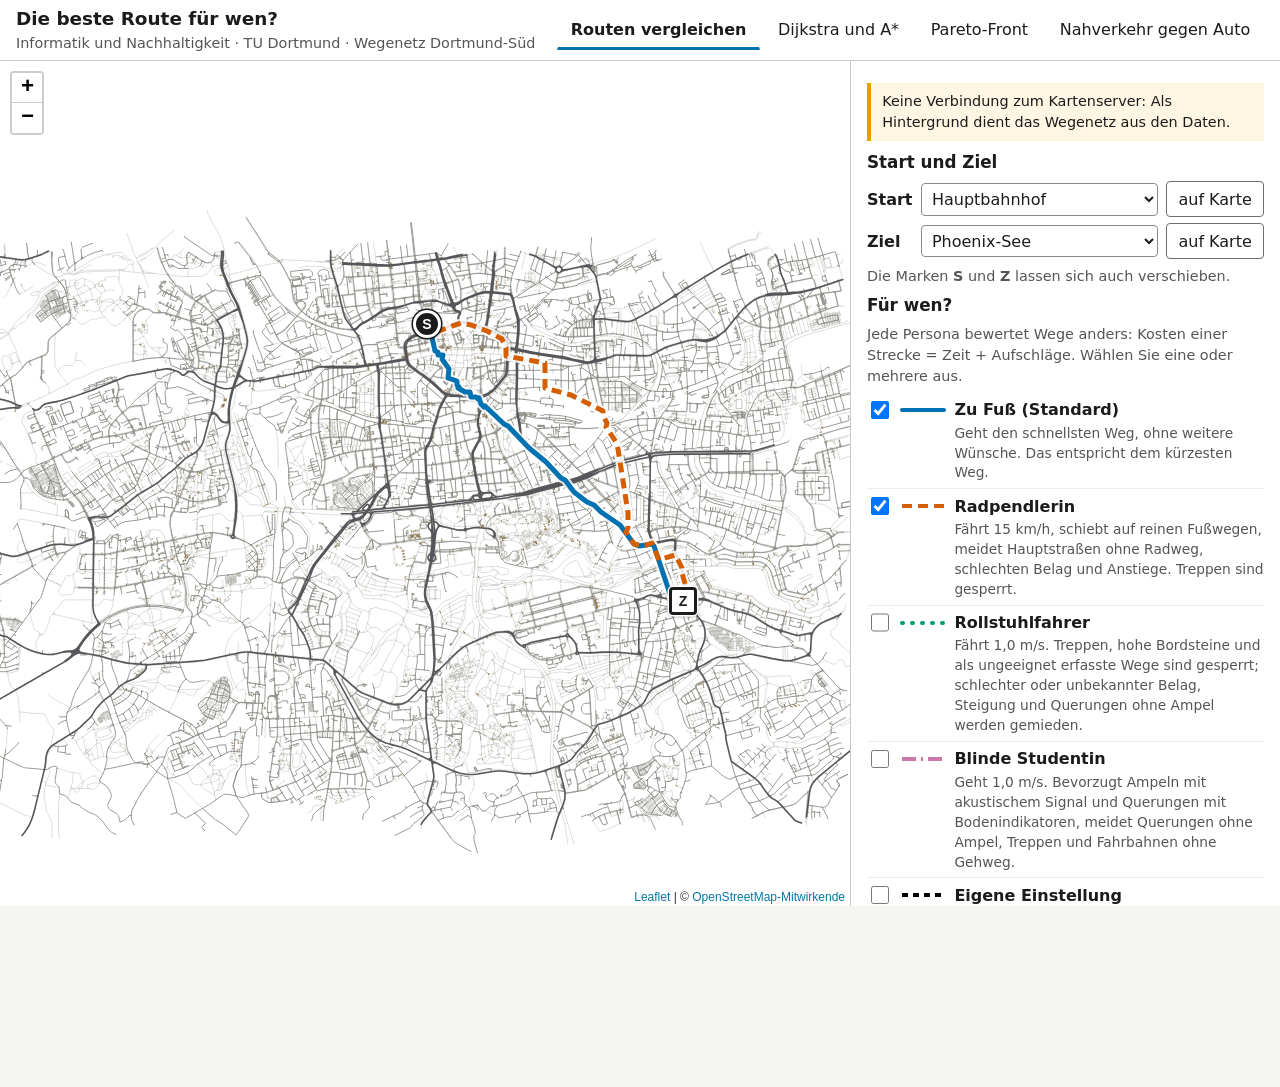
==== webdemo/index.html @ fa8bd2d7 "Webdemo: Routen je Persona, Dijkstra und A*, Pareto-Front Statische Seite ohne Build-Schritt (Leafle" ====
<!doctype html>
<html lang="de">
<head>
  <meta charset="utf-8">
  <meta name="viewport" content="width=device-width, initial-scale=1">
  <title>Die beste Route für wen? – Informatik und Nachhaltigkeit</title>
  <meta name="description" content="Webdemo zur Routenplanung: Routen für verschiedene Personen vergleichen, Dijkstra und A* beobachten, Pareto-optimale Routen erkunden. Wegenetz Dortmund-Süd aus OpenStreetMap.">
  <link rel="stylesheet" href="vendor/leaflet-1.9.4/leaflet.css">
  <link rel="stylesheet" href="css/stil.css">
</head>
<body>
  <header class="seitenkopf">
    <div>
      <h1>Die beste Route für wen?</h1>
      <div class="untertitel">Informatik und Nachhaltigkeit · TU Dortmund · Wegenetz Dortmund-Süd</div>
    </div>
    <nav aria-label="Ansichten">
      <div role="tablist" aria-label="Ansichten der Demo" style="display:contents">
        <button class="reiter" role="tab" id="reiter-routen" aria-controls="feld-routen" aria-selected="true">Routen vergleichen</button>
        <button class="reiter" role="tab" id="reiter-suche" aria-controls="feld-suche" aria-selected="false">Dijkstra und A*</button>
        <button class="reiter" role="tab" id="reiter-pareto" aria-controls="feld-pareto" aria-selected="false">Pareto-Front</button>
      </div>
      <a class="reiter" href="reisezeit.html">Nahverkehr gegen Auto</a>
    </nav>
  </header>

  <main class="arbeitsflaeche">
    <section class="karten" id="karten" aria-label="Karte">
      <div class="karte" id="karte" role="application" aria-label="Karte von Dortmund-Süd. Start und Ziel lassen sich auch rechts über die Auswahllisten setzen."></div>
      <div class="doppelkarte" id="doppelkarte" hidden>
        <div>
          <div class="kartentitel">Dijkstra <span id="titel-dijkstra"></span></div>
          <div class="karte" id="karte-dijkstra" role="application" aria-label="Karte: vom Algorithmus von Dijkstra abgeschlossene Knoten"></div>
        </div>
        <div>
          <div class="kartentitel">A* <span id="titel-astern"></span></div>
          <div class="karte" id="karte-astern" role="application" aria-label="Karte: von A* abgeschlossene Knoten"></div>
        </div>
        <button class="knopf haupt schwebend" id="suche-start-karte">Suche starten</button>
      </div>
    </section>

    <aside class="seite" id="seite">
      <div id="meldung" class="hinweis" role="status" aria-live="polite">Das Wegenetz wird geladen …</div>

      <section id="startziel" hidden>
        <h2>Start und Ziel</h2>
        <div class="startziel">
          <label for="wahl-start">Start</label>
          <select id="wahl-start"></select>
          <button class="knopf" id="setze-start" aria-pressed="false" aria-label="Start auf der Karte wählen">auf Karte</button>
          <label for="wahl-ziel">Ziel</label>
          <select id="wahl-ziel"></select>
          <button class="knopf" id="setze-ziel" aria-pressed="false" aria-label="Ziel auf der Karte wählen">auf Karte</button>
        </div>
        <p class="leise" id="klickhinweis">Die Marken <b>S</b> und <b>Z</b> lassen sich auch verschieben.</p>
      </section>

      <!-- ------------------------------------------------ Routen vergleichen -->
      <section id="feld-routen" role="tabpanel" aria-labelledby="reiter-routen" hidden>
        <h2>Für wen?</h2>
        <p class="leise">Jede Persona bewertet Wege anders: Kosten einer Strecke = Zeit + Aufschläge. Wählen Sie eine oder mehrere aus.</p>
        <ul class="personas" id="personas"></ul>

        <details id="eigene-einstellung">
          <summary>Gewichte selbst einstellen</summary>
          <p class="leise">Die „Eigene Einstellung“ erscheint als weitere Route. Ein Gewicht sagt, wie viele Sekunden Umweg ein Meter (oder ein Stück) wert ist.</p>
          <div class="zeile">
            <label for="vorlage">Vorlage</label>
            <select id="vorlage"></select>
            <button class="knopf" id="vorlage-nehmen">übernehmen</button>
          </div>
          <div class="zeile">
            <label for="tempo">Tempo</label>
            <input type="number" id="tempo" min="1" max="30" step="0.5" style="width:5rem"> km/h
          </div>
          <div id="regler"></div>
        </details>

        <h2>Kennzahlen der Routen</h2>
        <div class="tabellenrahmen"><table class="kennzahlen" id="kennzahlen"></table></div>
        <div class="knopfreihe">
          <label><input type="checkbox" id="alle-kriterien"> alle Kriterien anzeigen</label>
        </div>
        <div id="routenhinweise" class="leise"></div>
      </section>

      <!-- ------------------------------------------------ Dijkstra und A* -->
      <section id="feld-suche" role="tabpanel" aria-labelledby="reiter-suche" hidden>
        <h2>Dijkstra und A* im Vergleich</h2>
        <p class="leise">Beide Algorithmen finden denselben kürzesten Weg. Dijkstra breitet sich gleichmäßig in alle Richtungen aus; A* schätzt die Restkosten mit der Luftlinie zum Ziel und sucht dadurch zielgerichtet.</p>
        <div class="zeile">
          <label for="suche-persona">Kosten für</label>
          <select id="suche-persona"></select>
        </div>
        <div class="zeile">
          <label for="suche-tempo">Tempo der Animation</label>
          <input type="range" id="suche-tempo" min="1" max="6" step="0.5" value="3.5" aria-describedby="suche-tempo-text">
          <span class="leise" id="suche-tempo-text"></span>
        </div>
        <div class="knopfreihe">
          <button class="knopf haupt" id="suche-start">Suche starten</button>
          <button class="knopf" id="suche-pause" disabled>Pause</button>
          <button class="knopf" id="suche-ende" disabled>zum Ende</button>
        </div>
        <div class="zaehler" aria-live="off">
          <div><div class="titel">Dijkstra: abgeschlossene Knoten</div><div class="zahl" id="zahl-dijkstra">–</div></div>
          <div><div class="titel">A*: abgeschlossene Knoten</div><div class="zahl" id="zahl-astern">–</div></div>
        </div>
        <p id="suche-ergebnis" role="status" aria-live="polite"></p>
        <ul class="legende" aria-label="Legende">
          <li><svg width="14" height="14" aria-hidden="true"><rect x="3" y="3" width="8" height="8" fill="#0072B2"/></svg> abgeschlossener Knoten</li>
          <li><svg width="30" height="14" aria-hidden="true"><line x1="1" y1="7" x2="29" y2="7" stroke="#1b1b1b" stroke-width="4"/></svg> gefundener Weg</li>
        </ul>
        <p class="leise">Die Schätzung von A* ist die Luftlinie geteilt durch das Tempo. Sie ist nie zu groß, deshalb bleibt das Ergebnis optimal. Je mehr Aufschläge eine Persona hat, desto schwächer ist die Schätzung: Probieren Sie verschiedene Personas aus.</p>
      </section>

      <!-- ------------------------------------------------ Pareto-Front -->
      <section id="feld-pareto" role="tabpanel" aria-labelledby="reiter-pareto" hidden>
        <h2>Alle Kompromisse zwischen zwei Kriterien</h2>
        <p class="leise">Eine Route ist Pareto-optimal, wenn keine andere in beiden Kriterien mindestens so gut und in einem besser ist. Hier werden alle Pareto-optimalen Routen exakt berechnet.</p>
        <div class="zeile"><label for="pareto-persona">Tempo und Sperren von</label><select id="pareto-persona"></select></div>
        <div class="zeile"><label for="pareto-a">Kriterium 1</label><select id="pareto-a"></select></div>
        <div class="zeile"><label for="pareto-b">Kriterium 2</label><select id="pareto-b"></select></div>
        <div class="knopfreihe"><button class="knopf haupt" id="pareto-start">Pareto-Front berechnen</button></div>
        <p id="pareto-status" role="status" aria-live="polite"></p>
        <div id="pareto-ergebnis" hidden>
          <svg class="diagramm" id="pareto-diagramm" viewBox="0 0 400 300" role="img" aria-labelledby="pareto-titel pareto-beschreibung">
            <title id="pareto-titel">Pareto-Front</title>
            <desc id="pareto-beschreibung"></desc>
          </svg>
          <ul class="legende" aria-label="Legende des Diagramms">
            <li><svg width="16" height="16" aria-hidden="true"><circle cx="8" cy="8" r="5" fill="#0072B2"/></svg> findet eine gewichtete Summe</li>
            <li><svg width="16" height="16" aria-hidden="true"><path d="M8 2 L14 8 L8 14 L2 8 Z" fill="#fff" stroke="#D55E00" stroke-width="2"/></svg> findet keine gewichtete Summe</li>
            <li><svg width="20" height="16" aria-hidden="true"><circle cx="10" cy="8" r="7" fill="none" stroke="#1b1b1b" stroke-width="1.5"/></svg> spürbar verschieden (nummeriert)</li>
            <li><svg width="26" height="16" aria-hidden="true"><line x1="1" y1="8" x2="25" y2="8" stroke="#0072B2" stroke-width="1.5" stroke-dasharray="4 3"/></svg> untere konvexe Hülle</li>
          </ul>
          <h3>Fast gleiche Routen ausdünnen</h3>
          <p class="leise">Viele Pareto-optimale Routen unterscheiden sich kaum (etwa Straße und daneben eigens erfasster Radweg). Behalten wird eine Route nur, wenn sie im zweiten Kriterium spürbar spart und es keine fast gleich gute, aber deutlich bessere gibt.</p>
          <div class="zeile"><label for="spiel-a" id="spiel-a-name">Spielraum 1</label><input type="range" id="spiel-a" min="0" max="100" value="25"><output id="spiel-a-wert" for="spiel-a"></output></div>
          <div class="zeile"><label for="spiel-b" id="spiel-b-name">Spielraum 2</label><input type="range" id="spiel-b" min="0" max="100" value="25"><output id="spiel-b-wert" for="spiel-b"></output></div>
          <div class="tabellenrahmen"><table class="kennzahlen" id="pareto-tabelle"></table></div>
          <p class="leise">Zeile oder Punkt anklicken, um die Route auf der Karte hervorzuheben.</p>
          <details>
            <summary>Alle Pareto-optimalen Routen als Tabelle</summary>
            <div class="tabellenrahmen" style="max-height: 16rem; overflow-y: auto"><table class="kennzahlen" id="pareto-alle"></table></div>
          </details>
        </div>
      </section>

      <details id="karteneinstellungen" hidden>
        <summary>Karte und Daten ansehen</summary>
        <div class="zeile">
          <label for="hintergrund">Hintergrund</label>
          <select id="hintergrund">
            <option value="osm">OpenStreetMap-Karte</option>
            <option value="netz">nur das Wegenetz aus den Daten</option>
          </select>
        </div>
        <div class="zeile">
          <label for="hervorheben">Hervorheben</label>
          <select id="hervorheben"></select>
        </div>
        <p class="leise" id="hervorheben-text"></p>
      </details>

      <footer class="fuss">
        <p><b>Nur ein Prototyp für die Lehre.</b> Die Daten sind unvollständig und können falsch sein. Die Routen sind keine Empfehlung und keine Navigationshilfe, auch nicht für Menschen mit Behinderung.</p>
        <p>Wege und Karte: © <a href="https://www.openstreetmap.org/copyright">OpenStreetMap-Mitwirkende</a> (ODbL)<span id="stand-wege"></span>. Höhen: DGM1, Geobasis NRW (Datenlizenz Deutschland Zero 2.0). Kartendarstellung mit <a href="https://leafletjs.com">Leaflet</a>.</p>
        <p>Vereinfachungen: Einbahnstraßen werden nicht beachtet, Wartezeiten an Ampeln zählen nicht. Kriterien und Personas stehen im <a href="https://github.com/ls11ae/iun-routenplanung">Repository</a> in <code>wegenetz/routen_hilfen.py</code> und <code>webdemo/personas.json</code>.</p>
      </footer>
    </aside>
  </main>
  <div class="tipp" id="tipp" hidden></div>

  <script src="vendor/leaflet-1.9.4/leaflet.js"></script>
  <script src="js/kern.js"></script>
  <script src="js/karte.js"></script>
  <script src="js/app.js"></script>
  <script src="js/suche.js"></script>
  <script src="js/pareto.js"></script>
</body>
</html>
---- webdemo/vendor/leaflet-1.9.4/leaflet.css ----
/* required styles */

.leaflet-pane,
.leaflet-tile,
.leaflet-marker-icon,
.leaflet-marker-shadow,
.leaflet-tile-container,
.leaflet-pane > svg,
.leaflet-pane > canvas,
.leaflet-zoom-box,
.leaflet-image-layer,
.leaflet-layer {
	position: absolute;
	left: 0;
	top: 0;
	}
.leaflet-container {
	overflow: hidden;
	}
.leaflet-tile,
.leaflet-marker-icon,
.leaflet-marker-shadow {
	-webkit-user-select: none;
	   -moz-user-select: none;
	        user-select: none;
	  -webkit-user-drag: none;
	}
/* Prevents IE11 from highlighting tiles in blue */
.leaflet-tile::selection {
	background: transparent;
}
/* Safari renders non-retina tile on retina better with this, but Chrome is worse */
.leaflet-safari .leaflet-tile {
	image-rendering: -webkit-optimize-contrast;
	}
/* hack that prevents hw layers "stretching" when loading new tiles */
.leaflet-safari .leaflet-tile-container {
	width: 1600px;
	height: 1600px;
	-webkit-transform-origin: 0 0;
	}
.leaflet-marker-icon,
.leaflet-marker-shadow {
	display: block;
	}
/* .leaflet-container svg: reset svg max-width decleration shipped in Joomla! (joomla.org) 3.x */
/* .leaflet-container img: map is broken in FF if you have max-width: 100% on tiles */
.leaflet-container .leaflet-overlay-pane svg {
	max-width: none !important;
	max-height: none !important;
	}
.leaflet-container .leaflet-marker-pane img,
.leaflet-container .leaflet-shadow-pane img,
.leaflet-container .leaflet-tile-pane img,
.leaflet-container img.leaflet-image-layer,
.leaflet-container .leaflet-tile {
	max-width: none !important;
	max-height: none !important;
	width: auto;
	padding: 0;
	}

.leaflet-container img.leaflet-tile {
	/* See: https://bugs.chromium.org/p/chromium/issues/detail?id=600120 */
	mix-blend-mode: plus-lighter;
}

.leaflet-container.leaflet-touch-zoom {
	-ms-touch-action: pan-x pan-y;
	touch-action: pan-x pan-y;
	}
.leaflet-container.leaflet-touch-drag {
	-ms-touch-action: pinch-zoom;
	/* Fallback for FF which doesn't support pinch-zoom */
	touch-action: none;
	touch-action: pinch-zoom;
}
.leaflet-container.leaflet-touch-drag.leaflet-touch-zoom {
	-ms-touch-action: none;
	touch-action: none;
}
.leaflet-container {
	-webkit-tap-highlight-color: transparent;
}
.leaflet-container a {
	-webkit-tap-highlight-color: rgba(51, 181, 229, 0.4);
}
.leaflet-tile {
	filter: inherit;
	visibility: hidden;
	}
.leaflet-tile-loaded {
	visibility: inherit;
	}
.leaflet-zoom-box {
	width: 0;
	height: 0;
	-moz-box-sizing: border-box;
	     box-sizing: border-box;
	z-index: 800;
	}
/* workaround for https://bugzilla.mozilla.org/show_bug.cgi?id=888319 */
.leaflet-overlay-pane svg {
	-moz-user-select: none;
	}

.leaflet-pane         { z-index: 400; }

.leaflet-tile-pane    { z-index: 200; }
.leaflet-overlay-pane { z-index: 400; }
.leaflet-shadow-pane  { z-index: 500; }
.leaflet-marker-pane  { z-index: 600; }
.leaflet-tooltip-pane   { z-index: 650; }
.leaflet-popup-pane   { z-index: 700; }

.leaflet-map-pane canvas { z-index: 100; }
.leaflet-map-pane svg    { z-index: 200; }

.leaflet-vml-shape {
	width: 1px;
	height: 1px;
	}
.lvml {
	behavior: url(#default#VML);
	display: inline-block;
	position: absolute;
	}


/* control positioning */

.leaflet-control {
	position: relative;
	z-index: 800;
	pointer-events: visiblePainted; /* IE 9-10 doesn't have auto */
	pointer-events: auto;
	}
.leaflet-top,
.leaflet-bottom {
	position: absolute;
	z-index: 1000;
	pointer-events: none;
	}
.leaflet-top {
	top: 0;
	}
.leaflet-right {
	right: 0;
	}
.leaflet-bottom {
	bottom: 0;
	}
.leaflet-left {
	left: 0;
	}
.leaflet-control {
	float: left;
	clear: both;
	}
.leaflet-right .leaflet-control {
	float: right;
	}
.leaflet-top .leaflet-control {
	margin-top: 10px;
	}
.leaflet-bottom .leaflet-control {
	margin-bottom: 10px;
	}
.leaflet-left .leaflet-control {
	margin-left: 10px;
	}
.leaflet-right .leaflet-control {
	margin-right: 10px;
	}


/* zoom and fade animations */

.leaflet-fade-anim .leaflet-popup {
	opacity: 0;
	-webkit-transition: opacity 0.2s linear;
	   -moz-transition: opacity 0.2s linear;
	        transition: opacity 0.2s linear;
	}
.leaflet-fade-anim .leaflet-map-pane .leaflet-popup {
	opacity: 1;
	}
.leaflet-zoom-animated {
	-webkit-transform-origin: 0 0;
	    -ms-transform-origin: 0 0;
	        transform-origin: 0 0;
	}
svg.leaflet-zoom-animated {
	will-change: transform;
}

.leaflet-zoom-anim .leaflet-zoom-animated {
	-webkit-transition: -webkit-transform 0.25s cubic-bezier(0,0,0.25,1);
	   -moz-transition:    -moz-transform 0.25s cubic-bezier(0,0,0.25,1);
	        transition:         transform 0.25s cubic-bezier(0,0,0.25,1);
	}
.leaflet-zoom-anim .leaflet-tile,
.leaflet-pan-anim .leaflet-tile {
	-webkit-transition: none;
	   -moz-transition: none;
	        transition: none;
	}

.leaflet-zoom-anim .leaflet-zoom-hide {
	visibility: hidden;
	}


/* cursors */

.leaflet-interactive {
	cursor: pointer;
	}
.leaflet-grab {
	cursor: -webkit-grab;
	cursor:    -moz-grab;
	cursor:         grab;
	}
.leaflet-crosshair,
.leaflet-crosshair .leaflet-interactive {
	cursor: crosshair;
	}
.leaflet-popup-pane,
.leaflet-control {
	cursor: auto;
	}
.leaflet-dragging .leaflet-grab,
.leaflet-dragging .leaflet-grab .leaflet-interactive,
.leaflet-dragging .leaflet-marker-draggable {
	cursor: move;
	cursor: -webkit-grabbing;
	cursor:    -moz-grabbing;
	cursor:         grabbing;
	}

/* marker & overlays interactivity */
.leaflet-marker-icon,
.leaflet-marker-shadow,
.leaflet-image-layer,
.leaflet-pane > svg path,
.leaflet-tile-container {
	pointer-events: none;
	}

.leaflet-marker-icon.leaflet-interactive,
.leaflet-image-layer.leaflet-interactive,
.leaflet-pane > svg path.leaflet-interactive,
svg.leaflet-image-layer.leaflet-interactive path {
	pointer-events: visiblePainted; /* IE 9-10 doesn't have auto */
	pointer-events: auto;
	}

/* visual tweaks */

.leaflet-container {
	background: #ddd;
	outline-offset: 1px;
	}
.leaflet-container a {
	color: #0078A8;
	}
.leaflet-zoom-box {
	border: 2px dotted #38f;
	background: rgba(255,255,255,0.5);
	}


/* general typography */
.leaflet-container {
	font-family: "Helvetica Neue", Arial, Helvetica, sans-serif;
	font-size: 12px;
	font-size: 0.75rem;
	line-height: 1.5;
	}


/* general toolbar styles */

.leaflet-bar {
	box-shadow: 0 1px 5px rgba(0,0,0,0.65);
	border-radius: 4px;
	}
.leaflet-bar a {
	background-color: #fff;
	border-bottom: 1px solid #ccc;
	width: 26px;
	height: 26px;
	line-height: 26px;
	display: block;
	text-align: center;
	text-decoration: none;
	color: black;
	}
.leaflet-bar a,
.leaflet-control-layers-toggle {
	background-position: 50% 50%;
	background-repeat: no-repeat;
	display: block;
	}
.leaflet-bar a:hover,
.leaflet-bar a:focus {
	background-color: #f4f4f4;
	}
.leaflet-bar a:first-child {
	border-top-left-radius: 4px;
	border-top-right-radius: 4px;
	}
.leaflet-bar a:last-child {
	border-bottom-left-radius: 4px;
	border-bottom-right-radius: 4px;
	border-bottom: none;
	}
.leaflet-bar a.leaflet-disabled {
	cursor: default;
	background-color: #f4f4f4;
	color: #bbb;
	}

.leaflet-touch .leaflet-bar a {
	width: 30px;
	height: 30px;
	line-height: 30px;
	}
.leaflet-touch .leaflet-bar a:first-child {
	border-top-left-radius: 2px;
	border-top-right-radius: 2px;
	}
.leaflet-touch .leaflet-bar a:last-child {
	border-bottom-left-radius: 2px;
	border-bottom-right-radius: 2px;
	}

/* zoom control */

.leaflet-control-zoom-in,
.leaflet-control-zoom-out {
	font: bold 18px 'Lucida Console', Monaco, monospace;
	text-indent: 1px;
	}

.leaflet-touch .leaflet-control-zoom-in, .leaflet-touch .leaflet-control-zoom-out  {
	font-size: 22px;
	}


/* layers control */

.leaflet-control-layers {
	box-shadow: 0 1px 5px rgba(0,0,0,0.4);
	background: #fff;
	border-radius: 5px;
	}
.leaflet-control-layers-toggle {
	background-image: url(images/layers.png);
	width: 36px;
	height: 36px;
	}
.leaflet-retina .leaflet-control-layers-toggle {
	background-image: url(images/layers-2x.png);
	background-size: 26px 26px;
	}
.leaflet-touch .leaflet-control-layers-toggle {
	width: 44px;
	height: 44px;
	}
.leaflet-control-layers .leaflet-control-layers-list,
.leaflet-control-layers-expanded .leaflet-control-layers-toggle {
	display: none;
	}
.leaflet-control-layers-expanded .leaflet-control-layers-list {
	display: block;
	position: relative;
	}
.leaflet-control-layers-expanded {
	padding: 6px 10px 6px 6px;
	color: #333;
	background: #fff;
	}
.leaflet-control-layers-scrollbar {
	overflow-y: scroll;
	overflow-x: hidden;
	padding-right: 5px;
	}
.leaflet-control-layers-selector {
	margin-top: 2px;
	position: relative;
	top: 1px;
	}
.leaflet-control-layers label {
	display: block;
	font-size: 13px;
	font-size: 1.08333em;
	}
.leaflet-control-layers-separator {
	height: 0;
	border-top: 1px solid #ddd;
	margin: 5px -10px 5px -6px;
	}

/* Default icon URLs */
.leaflet-default-icon-path { /* used only in path-guessing heuristic, see L.Icon.Default */
	background-image: url(images/marker-icon.png);
	}


/* attribution and scale controls */

.leaflet-container .leaflet-control-attribution {
	background: #fff;
	background: rgba(255, 255, 255, 0.8);
	margin: 0;
	}
.leaflet-control-attribution,
.leaflet-control-scale-line {
	padding: 0 5px;
	color: #333;
	line-height: 1.4;
	}
.leaflet-control-attribution a {
	text-decoration: none;
	}
.leaflet-control-attribution a:hover,
.leaflet-control-attribution a:focus {
	text-decoration: underline;
	}
.leaflet-attribution-flag {
	display: inline !important;
	vertical-align: baseline !important;
	width: 1em;
	height: 0.6669em;
	}
.leaflet-left .leaflet-control-scale {
	margin-left: 5px;
	}
.leaflet-bottom .leaflet-control-scale {
	margin-bottom: 5px;
	}
.leaflet-control-scale-line {
	border: 2px solid #777;
	border-top: none;
	line-height: 1.1;
	padding: 2px 5px 1px;
	white-space: nowrap;
	-moz-box-sizing: border-box;
	     box-sizing: border-box;
	background: rgba(255, 255, 255, 0.8);
	text-shadow: 1px 1px #fff;
	}
.leaflet-control-scale-line:not(:first-child) {
	border-top: 2px solid #777;
	border-bottom: none;
	margin-top: -2px;
	}
.leaflet-control-scale-line:not(:first-child):not(:last-child) {
	border-bottom: 2px solid #777;
	}

.leaflet-touch .leaflet-control-attribution,
.leaflet-touch .leaflet-control-layers,
.leaflet-touch .leaflet-bar {
	box-shadow: none;
	}
.leaflet-touch .leaflet-control-layers,
.leaflet-touch .leaflet-bar {
	border: 2px solid rgba(0,0,0,0.2);
	background-clip: padding-box;
	}


/* popup */

.leaflet-popup {
	position: absolute;
	text-align: center;
	margin-bottom: 20px;
	}
.leaflet-popup-content-wrapper {
	padding: 1px;
	text-align: left;
	border-radius: 12px;
	}
.leaflet-popup-content {
	margin: 13px 24px 13px 20px;
	line-height: 1.3;
	font-size: 13px;
	font-size: 1.08333em;
	min-height: 1px;
	}
.leaflet-popup-content p {
	margin: 17px 0;
	margin: 1.3em 0;
	}
.leaflet-popup-tip-container {
	width: 40px;
	height: 20px;
	position: absolute;
	left: 50%;
	margin-top: -1px;
	margin-left: -20px;
	overflow: hidden;
	pointer-events: none;
	}
.leaflet-popup-tip {
	width: 17px;
	height: 17px;
	padding: 1px;

	margin: -10px auto 0;
	pointer-events: auto;

	-webkit-transform: rotate(45deg);
	   -moz-transform: rotate(45deg);
	    -ms-transform: rotate(45deg);
	        transform: rotate(45deg);
	}
.leaflet-popup-content-wrapper,
.leaflet-popup-tip {
	background: white;
	color: #333;
	box-shadow: 0 3px 14px rgba(0,0,0,0.4);
	}
.leaflet-container a.leaflet-popup-close-button {
	position: absolute;
	top: 0;
	right: 0;
	border: none;
	text-align: center;
	width: 24px;
	height: 24px;
	font: 16px/24px Tahoma, Verdana, sans-serif;
	color: #757575;
	text-decoration: none;
	background: transparent;
	}
.leaflet-container a.leaflet-popup-close-button:hover,
.leaflet-container a.leaflet-popup-close-button:focus {
	color: #585858;
	}
.leaflet-popup-scrolled {
	overflow: auto;
	}

.leaflet-oldie .leaflet-popup-content-wrapper {
	-ms-zoom: 1;
	}
.leaflet-oldie .leaflet-popup-tip {
	width: 24px;
	margin: 0 auto;

	-ms-filter: "progid:DXImageTransform.Microsoft.Matrix(M11=0.70710678, M12=0.70710678, M21=-0.70710678, M22=0.70710678)";
	filter: progid:DXImageTransform.Microsoft.Matrix(M11=0.70710678, M12=0.70710678, M21=-0.70710678, M22=0.70710678);
	}

.leaflet-oldie .leaflet-control-zoom,
.leaflet-oldie .leaflet-control-layers,
.leaflet-oldie .leaflet-popup-content-wrapper,
.leaflet-oldie .leaflet-popup-tip {
	border: 1px solid #999;
	}


/* div icon */

.leaflet-div-icon {
	background: #fff;
	border: 1px solid #666;
	}


/* Tooltip */
/* Base styles for the element that has a tooltip */
.leaflet-tooltip {
	position: absolute;
	padding: 6px;
	background-color: #fff;
	border: 1px solid #fff;
	border-radius: 3px;
	color: #222;
	white-space: nowrap;
	-webkit-user-select: none;
	-moz-user-select: none;
	-ms-user-select: none;
	user-select: none;
	pointer-events: none;
	box-shadow: 0 1px 3px rgba(0,0,0,0.4);
	}
.leaflet-tooltip.leaflet-interactive {
	cursor: pointer;
	pointer-events: auto;
	}
.leaflet-tooltip-top:before,
.leaflet-tooltip-bottom:before,
.leaflet-tooltip-left:before,
.leaflet-tooltip-right:before {
	position: absolute;
	pointer-events: none;
	border: 6px solid transparent;
	background: transparent;
	content: "";
	}

/* Directions */

.leaflet-tooltip-bottom {
	margin-top: 6px;
}
.leaflet-tooltip-top {
	margin-top: -6px;
}
.leaflet-tooltip-bottom:before,
.leaflet-tooltip-top:before {
	left: 50%;
	margin-left: -6px;
	}
.leaflet-tooltip-top:before {
	bottom: 0;
	margin-bottom: -12px;
	border-top-color: #fff;
	}
.leaflet-tooltip-bottom:before {
	top: 0;
	margin-top: -12px;
	margin-left: -6px;
	border-bottom-color: #fff;
	}
.leaflet-tooltip-left {
	margin-left: -6px;
}
.leaflet-tooltip-right {
	margin-left: 6px;
}
.leaflet-tooltip-left:before,
.leaflet-tooltip-right:before {
	top: 50%;
	margin-top: -6px;
	}
.leaflet-tooltip-left:before {
	right: 0;
	margin-right: -12px;
	border-left-color: #fff;
	}
.leaflet-tooltip-right:before {
	left: 0;
	margin-left: -12px;
	border-right-color: #fff;
	}

/* Printing */

@media print {
	/* Prevent printers from removing background-images of controls. */
	.leaflet-control {
		-webkit-print-color-adjust: exact;
		print-color-adjust: exact;
		}
	}
---- webdemo/css/stil.css ----
/* Gestaltung der Webdemo: schlicht, Farbakzente aus der Okabe-Ito-Palette.
   Farbe ist nie der einzige Bedeutungsträger (zusätzlich Strichart, Form oder Text). */

:root {
  color-scheme: light;
  --blau: #0072B2;
  --rot: #D55E00;
  --gruen: #009E73;
  --rosa: #CC79A7;
  --orange: #E69F00;
  --himmel: #56B4E9;
  --text: #1b1b1b;
  --text-leise: #555;
  --linie: #c9c9c5;
  --flaeche: #ffffff;
  --grund: #f5f5f2;
  --akzent: var(--blau);
  --kopf: 3.4rem;
}

* { box-sizing: border-box; }

html, body {
  margin: 0;
  height: 100%;
  font-family: system-ui, -apple-system, "Segoe UI", Roboto, "Helvetica Neue", Arial, sans-serif;
  font-size: 16px;
  line-height: 1.45;
  color: var(--text);
  background: var(--grund);
}

a { color: var(--blau); }
a:focus-visible, button:focus-visible, select:focus-visible, input:focus-visible, summary:focus-visible {
  outline: 3px solid var(--orange);
  outline-offset: 2px;
}

.seitenkopf {
  display: flex;
  flex-wrap: wrap;
  align-items: center;
  gap: 0.25rem 1.25rem;
  padding: 0.4rem 1rem;
  min-height: var(--kopf);
  background: var(--flaeche);
  border-bottom: 1px solid var(--linie);
}
.seitenkopf h1 { margin: 0; font-size: 1.15rem; font-weight: 650; }
.seitenkopf .untertitel { color: var(--text-leise); font-size: 0.9rem; }
.seitenkopf nav { margin-left: auto; display: flex; flex-wrap: wrap; gap: 0.25rem; }

.reiter {
  font: inherit;
  padding: 0.4rem 0.8rem;
  border: 1px solid transparent;
  border-bottom: 3px solid transparent;
  background: none;
  color: var(--text);
  cursor: pointer;
  text-decoration: none;
  border-radius: 4px 4px 0 0;
}
.reiter:hover { background: var(--grund); }
.reiter[aria-selected="true"], .reiter[aria-current="page"] { border-bottom-color: var(--akzent); font-weight: 650; }

.arbeitsflaeche {
  display: grid;
  grid-template-columns: minmax(0, 1fr) minmax(330px, 430px);
  height: calc(100dvh - var(--kopf) - 1px);
  min-height: 420px;
}
.karten { position: relative; min-height: 0; background: #e9e9e4; }
.karte { position: absolute; inset: 0; }
.doppelkarte { position: absolute; inset: 0; display: grid; grid-template-columns: 1fr 1fr; gap: 3px; background: var(--linie); }
.doppelkarte > div { position: relative; min-height: 0; background: #e9e9e4; }
.doppelkarte .karte { position: absolute; inset: 0; }
.kartentitel {
  position: absolute; z-index: 500; top: 8px; left: 50px;
  padding: 0.2rem 0.6rem; border-radius: 4px;
  background: rgba(255, 255, 255, 0.94); border: 1px solid var(--linie);
  font-weight: 650; font-size: 0.95rem;
}
.kartentitel span { font-weight: 400; font-variant-numeric: tabular-nums; }
.schwebend { display: none; position: absolute; z-index: 600; left: 50%; bottom: 26px; transform: translateX(-50%); box-shadow: 0 1px 6px rgba(0, 0, 0, 0.4); }
.karte-weiss { background: #fff !important; }
.leinwand { position: absolute; left: 0; top: 0; pointer-events: none; }

.seite {
  overflow-y: auto;
  padding: 0.75rem 1rem 2rem;
  background: var(--flaeche);
  border-left: 1px solid var(--linie);
}
.seite h2 { font-size: 1.05rem; margin: 1rem 0 0.4rem; }
.seite h2:first-child { margin-top: 0.2rem; }
.seite h3 { font-size: 0.95rem; margin: 0.9rem 0 0.3rem; }
.seite p { margin: 0.4rem 0; }
.leise { color: var(--text-leise); font-size: 0.9rem; }
.hinweis {
  margin: 0.6rem 0; padding: 0.5rem 0.7rem;
  border-left: 4px solid var(--orange); background: #fdf6e3; font-size: 0.9rem;
}
.fehler { border-left-color: var(--rot); background: #fdeee6; }

.startziel { display: grid; grid-template-columns: auto 1fr auto; gap: 0.35rem 0.5rem; align-items: center; }
.startziel label { font-weight: 600; }
select, input[type="number"] {
  font: inherit; padding: 0.3rem 0.4rem; border: 1px solid #8a8a86; border-radius: 4px; background: #fff; color: var(--text);
  max-width: 100%;
}
button.knopf {
  font: inherit; padding: 0.35rem 0.7rem; border: 1px solid #6e6e6a; border-radius: 4px;
  background: #fff; color: var(--text); cursor: pointer;
}
button.knopf:hover { background: var(--grund); }
button.knopf[aria-pressed="true"] { background: var(--text); color: #fff; border-color: var(--text); }
button.knopf.haupt { background: var(--blau); border-color: var(--blau); color: #fff; font-weight: 600; }
button.knopf.haupt:hover { background: #005f96; }
button.knopf:disabled { opacity: 0.5; cursor: default; }
.knopfreihe { display: flex; flex-wrap: wrap; gap: 0.4rem; align-items: center; margin: 0.5rem 0; }

.personas { list-style: none; margin: 0.3rem 0; padding: 0; }
.personas li { display: grid; grid-template-columns: auto 46px 1fr; gap: 0.1rem 0.5rem; align-items: center; padding: 0.3rem 0; border-bottom: 1px solid #ecece8; }
.personas li:last-child { border-bottom: 0; }
.personas input[type="checkbox"] { width: 1.15rem; height: 1.15rem; }
.personas .name { font-weight: 600; }
.personas .beschreibung { grid-column: 3; color: var(--text-leise); font-size: 0.86rem; }
.strichprobe { display: block; }

table.kennzahlen { width: 100%; border-collapse: collapse; font-size: 0.92rem; font-variant-numeric: tabular-nums; }
table.kennzahlen caption { text-align: left; font-weight: 650; padding: 0.2rem 0; }
table.kennzahlen th, table.kennzahlen td { padding: 0.28rem 0.4rem; border-bottom: 1px solid #e6e6e2; text-align: right; vertical-align: bottom; }
table.kennzahlen th:first-child, table.kennzahlen td:first-child { text-align: left; }
table.kennzahlen thead th { font-weight: 600; font-size: 0.85rem; line-height: 1.2; }
table.kennzahlen tbody th { font-weight: 400; }
table.kennzahlen tr.auswahl td, table.kennzahlen tr.auswahl th { background: #eef5fa; }
table.kennzahlen tr[tabindex] { cursor: pointer; }
.tabellenrahmen { overflow-x: auto; }

details { margin: 0.7rem 0; border: 1px solid var(--linie); border-radius: 6px; padding: 0.35rem 0.7rem; }
details > summary { cursor: pointer; font-weight: 600; padding: 0.15rem 0; }
details[open] > summary { margin-bottom: 0.4rem; }

.regler { display: grid; grid-template-columns: 1fr auto; gap: 0 0.5rem; align-items: center; padding: 0.3rem 0; border-bottom: 1px solid #ecece8; }
.regler:last-child { border-bottom: 0; }
.regler label { font-size: 0.9rem; }
.regler output { font-variant-numeric: tabular-nums; font-size: 0.88rem; color: var(--text-leise); white-space: nowrap; }
.regler input[type="range"] { grid-column: 1; width: 100%; margin: 0.15rem 0; accent-color: var(--blau); }
.regler .sperre { grid-column: 2; font-size: 0.85rem; white-space: nowrap; }

.zeile { display: flex; flex-wrap: wrap; gap: 0.4rem 0.8rem; align-items: center; margin: 0.4rem 0; }
.zeile label { font-weight: 600; }
.zeile input[type="range"] { flex: 1 1 8rem; accent-color: var(--blau); }

.zaehler { display: grid; grid-template-columns: 1fr 1fr; gap: 0.5rem; margin: 0.6rem 0; }
.zaehler > div { border: 1px solid var(--linie); border-radius: 6px; padding: 0.4rem 0.6rem; }
.zaehler .zahl { font-size: 1.5rem; font-weight: 650; font-variant-numeric: tabular-nums; line-height: 1.2; }
.zaehler .titel { font-size: 0.85rem; color: var(--text-leise); }

.diagramm { width: 100%; height: auto; display: block; background: #fff; border: 1px solid var(--linie); border-radius: 6px; }
.diagramm text { font-family: inherit; fill: var(--text-leise); font-size: 11px; }
.diagramm .achse line, .diagramm .achse path { stroke: #bdbdb8; fill: none; }
.diagramm .gitter line { stroke: #ececea; }
.diagramm .punkt { cursor: pointer; }
.legende { display: flex; flex-wrap: wrap; gap: 0.2rem 1rem; font-size: 0.86rem; color: var(--text-leise); margin: 0.3rem 0; padding: 0; list-style: none; }
.legende li { display: flex; align-items: center; gap: 0.35rem; }
.tipp {
  position: fixed; z-index: 2000; pointer-events: none; max-width: 16rem;
  padding: 0.35rem 0.55rem; border-radius: 4px; background: #1b1b1b; color: #fff; font-size: 0.85rem; line-height: 1.35;
}

.marke {
  display: grid; place-items: center;
  width: 28px; height: 28px; border-radius: 50%;
  border: 3px solid #fff; box-shadow: 0 0 0 1.5px #1b1b1b, 0 1px 4px rgba(0, 0, 0, 0.5);
  background: #1b1b1b; color: #fff; font-weight: 700; font-size: 14px; line-height: 1;
}
.marke-ziel { border-radius: 4px; background: #fff; color: #1b1b1b; border-color: #1b1b1b; box-shadow: 0 0 0 1.5px #fff, 0 1px 4px rgba(0, 0, 0, 0.5); }

.fuss { font-size: 0.82rem; color: var(--text-leise); border-top: 1px solid var(--linie); margin-top: 1.2rem; padding-top: 0.6rem; }
.fuss p { margin: 0.3rem 0; }
[hidden] { display: none !important; }
.nur-vorleser { position: absolute; width: 1px; height: 1px; overflow: hidden; clip: rect(0 0 0 0); white-space: nowrap; }

/* Reisezeitkarte */
.klassen { list-style: none; margin: 0.4rem 0; padding: 0; font-size: 0.9rem; }
.klassen li { display: grid; grid-template-columns: 34px 1fr auto; gap: 0.5rem; align-items: center; padding: 0.15rem 0; }
.klassen .feld { width: 34px; height: 18px; border: 1px solid #777; }
.klassen .anteil { color: var(--text-leise); font-variant-numeric: tabular-nums; }

@media (max-width: 820px) {
  :root { --kopf: 0rem; }
  html, body { height: auto; }
  .seitenkopf nav { margin-left: 0; }
  .arbeitsflaeche { display: block; height: auto; }
  .karten { height: 56dvh; min-height: 300px; }
  .doppelkarte { grid-template-columns: 1fr; grid-template-rows: 1fr 1fr; }
  .karten.doppelt { height: 76dvh; }
  .seite { border-left: 0; border-top: 1px solid var(--linie); overflow: visible; }
  .kartentitel { left: 50px; font-size: 0.85rem; }
  .schwebend { display: block; }
}
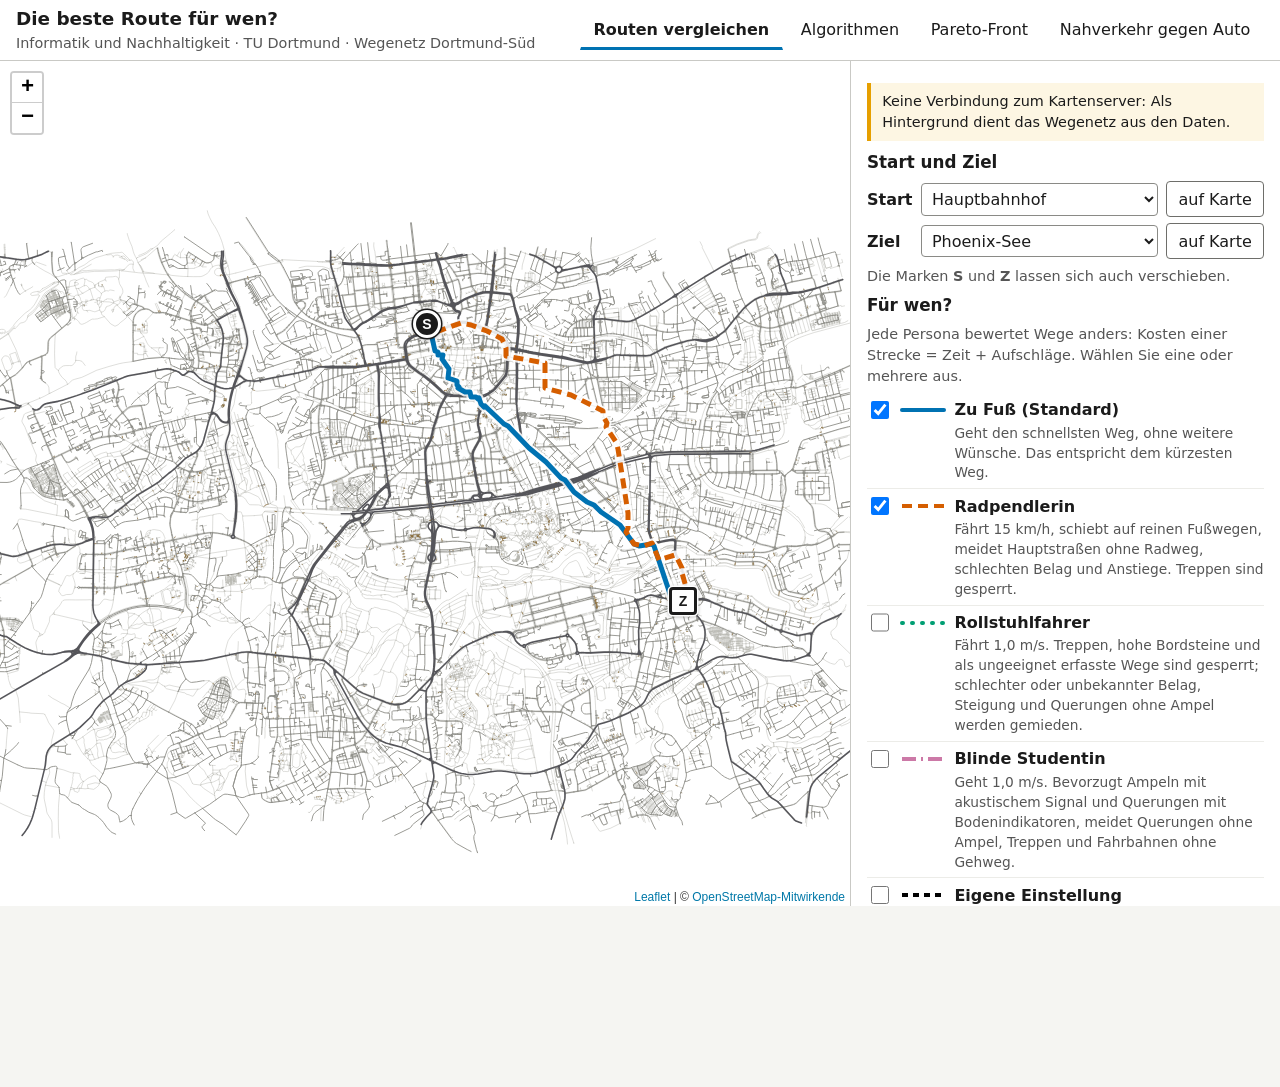
==== commit 7b0b39a6: "Algorithmen-Ansicht aus der AuS-Demo, eine Routing-Bibliothek für alles - webdemo/js/routing.js: Bib" ====
--- a/webdemo/index.html
+++ b/webdemo/index.html
@@ -17,7 +17,7 @@
     <nav aria-label="Ansichten">
       <div role="tablist" aria-label="Ansichten der Demo" style="display:contents">
         <button class="reiter" role="tab" id="reiter-routen" aria-controls="feld-routen" aria-selected="true">Routen vergleichen</button>
-        <button class="reiter" role="tab" id="reiter-suche" aria-controls="feld-suche" aria-selected="false">Dijkstra und A*</button>
+        <a class="reiter" href="algorithmen.html">Algorithmen</a>
         <button class="reiter" role="tab" id="reiter-pareto" aria-controls="feld-pareto" aria-selected="false">Pareto-Front</button>
       </div>
       <a class="reiter" href="reisezeit.html">Nahverkehr gegen Auto</a>
@@ -27,17 +27,6 @@
   <main class="arbeitsflaeche">
     <section class="karten" id="karten" aria-label="Karte">
       <div class="karte" id="karte" role="application" aria-label="Karte von Dortmund-Süd. Start und Ziel lassen sich auch rechts über die Auswahllisten setzen."></div>
-      <div class="doppelkarte" id="doppelkarte" hidden>
-        <div>
-          <div class="kartentitel">Dijkstra <span id="titel-dijkstra"></span></div>
-          <div class="karte" id="karte-dijkstra" role="application" aria-label="Karte: vom Algorithmus von Dijkstra abgeschlossene Knoten"></div>
-        </div>
-        <div>
-          <div class="kartentitel">A* <span id="titel-astern"></span></div>
-          <div class="karte" id="karte-astern" role="application" aria-label="Karte: von A* abgeschlossene Knoten"></div>
-        </div>
-        <button class="knopf haupt schwebend" id="suche-start-karte">Suche starten</button>
-      </div>
     </section>
 
     <aside class="seite" id="seite">
@@ -85,45 +74,16 @@
         <div id="routenhinweise" class="leise"></div>
       </section>
 
-      <!-- ------------------------------------------------ Dijkstra und A* -->
-      <section id="feld-suche" role="tabpanel" aria-labelledby="reiter-suche" hidden>
-        <h2>Dijkstra und A* im Vergleich</h2>
-        <p class="leise">Beide Algorithmen finden denselben kürzesten Weg. Dijkstra breitet sich gleichmäßig in alle Richtungen aus; A* schätzt die Restkosten mit der Luftlinie zum Ziel und sucht dadurch zielgerichtet.</p>
-        <div class="zeile">
-          <label for="suche-persona">Kosten für</label>
-          <select id="suche-persona"></select>
-        </div>
-        <div class="zeile">
-          <label for="suche-tempo">Tempo der Animation</label>
-          <input type="range" id="suche-tempo" min="1" max="6" step="0.5" value="3.5" aria-describedby="suche-tempo-text">
-          <span class="leise" id="suche-tempo-text"></span>
-        </div>
-        <div class="knopfreihe">
-          <button class="knopf haupt" id="suche-start">Suche starten</button>
-          <button class="knopf" id="suche-pause" disabled>Pause</button>
-          <button class="knopf" id="suche-ende" disabled>zum Ende</button>
-        </div>
-        <div class="zaehler" aria-live="off">
-          <div><div class="titel">Dijkstra: abgeschlossene Knoten</div><div class="zahl" id="zahl-dijkstra">–</div></div>
-          <div><div class="titel">A*: abgeschlossene Knoten</div><div class="zahl" id="zahl-astern">–</div></div>
-        </div>
-        <p id="suche-ergebnis" role="status" aria-live="polite"></p>
-        <ul class="legende" aria-label="Legende">
-          <li><svg width="14" height="14" aria-hidden="true"><rect x="3" y="3" width="8" height="8" fill="#0072B2"/></svg> abgeschlossener Knoten</li>
-          <li><svg width="30" height="14" aria-hidden="true"><line x1="1" y1="7" x2="29" y2="7" stroke="#1b1b1b" stroke-width="4"/></svg> gefundener Weg</li>
-        </ul>
-        <p class="leise">Die Schätzung von A* ist die Luftlinie geteilt durch das Tempo. Sie ist nie zu groß, deshalb bleibt das Ergebnis optimal. Je mehr Aufschläge eine Persona hat, desto schwächer ist die Schätzung: Probieren Sie verschiedene Personas aus.</p>
-      </section>
-
       <!-- ------------------------------------------------ Pareto-Front -->
       <section id="feld-pareto" role="tabpanel" aria-labelledby="reiter-pareto" hidden>
         <h2>Alle Kompromisse zwischen zwei Kriterien</h2>
-        <p class="leise">Eine Route ist Pareto-optimal, wenn keine andere in beiden Kriterien mindestens so gut und in einem besser ist. Hier werden alle Pareto-optimalen Routen exakt berechnet.</p>
+        <p class="leise">Eine Route ist Pareto-optimal, wenn keine andere in beiden Kriterien mindestens so gut und in einem besser ist. Hier werden alle Pareto-optimalen Routen exakt berechnet, mit einem Label-Setting-Algorithmus: Statt einer Distanz verwaltet er an jedem Knoten eine Menge nicht dominierter Marken (Labels).</p>
         <div class="zeile"><label for="pareto-persona">Tempo und Sperren von</label><select id="pareto-persona"></select></div>
         <div class="zeile"><label for="pareto-a">Kriterium 1</label><select id="pareto-a"></select></div>
         <div class="zeile"><label for="pareto-b">Kriterium 2</label><select id="pareto-b"></select></div>
         <div class="knopfreihe"><button class="knopf haupt" id="pareto-start">Pareto-Front berechnen</button></div>
         <p id="pareto-status" role="status" aria-live="polite"></p>
+        <p id="pareto-aufwand" class="leise"></p>
         <div id="pareto-ergebnis" hidden>
           <svg class="diagramm" id="pareto-diagramm" viewBox="0 0 400 300" role="img" aria-labelledby="pareto-titel pareto-beschreibung">
             <title id="pareto-titel">Pareto-Front</title>
@@ -174,10 +134,10 @@
   <div class="tipp" id="tipp" hidden></div>
 
   <script src="vendor/leaflet-1.9.4/leaflet.js"></script>
+  <script src="js/routing.js"></script>
   <script src="js/kern.js"></script>
   <script src="js/karte.js"></script>
   <script src="js/app.js"></script>
-  <script src="js/suche.js"></script>
   <script src="js/pareto.js"></script>
 </body>
 </html>
--- a/webdemo/css/stil.css
+++ b/webdemo/css/stil.css
@@ -72,17 +72,6 @@
 }
 .karten { position: relative; min-height: 0; background: #e9e9e4; }
 .karte { position: absolute; inset: 0; }
-.doppelkarte { position: absolute; inset: 0; display: grid; grid-template-columns: 1fr 1fr; gap: 3px; background: var(--linie); }
-.doppelkarte > div { position: relative; min-height: 0; background: #e9e9e4; }
-.doppelkarte .karte { position: absolute; inset: 0; }
-.kartentitel {
-  position: absolute; z-index: 500; top: 8px; left: 50px;
-  padding: 0.2rem 0.6rem; border-radius: 4px;
-  background: rgba(255, 255, 255, 0.94); border: 1px solid var(--linie);
-  font-weight: 650; font-size: 0.95rem;
-}
-.kartentitel span { font-weight: 400; font-variant-numeric: tabular-nums; }
-.schwebend { display: none; position: absolute; z-index: 600; left: 50%; bottom: 26px; transform: translateX(-50%); box-shadow: 0 1px 6px rgba(0, 0, 0, 0.4); }
 .karte-weiss { background: #fff !important; }
 .leinwand { position: absolute; left: 0; top: 0; pointer-events: none; }
 
@@ -195,9 +184,5 @@
   .seitenkopf nav { margin-left: 0; }
   .arbeitsflaeche { display: block; height: auto; }
   .karten { height: 56dvh; min-height: 300px; }
-  .doppelkarte { grid-template-columns: 1fr; grid-template-rows: 1fr 1fr; }
-  .karten.doppelt { height: 76dvh; }
   .seite { border-left: 0; border-top: 1px solid var(--linie); overflow: visible; }
-  .kartentitel { left: 50px; font-size: 0.85rem; }
-  .schwebend { display: block; }
 }
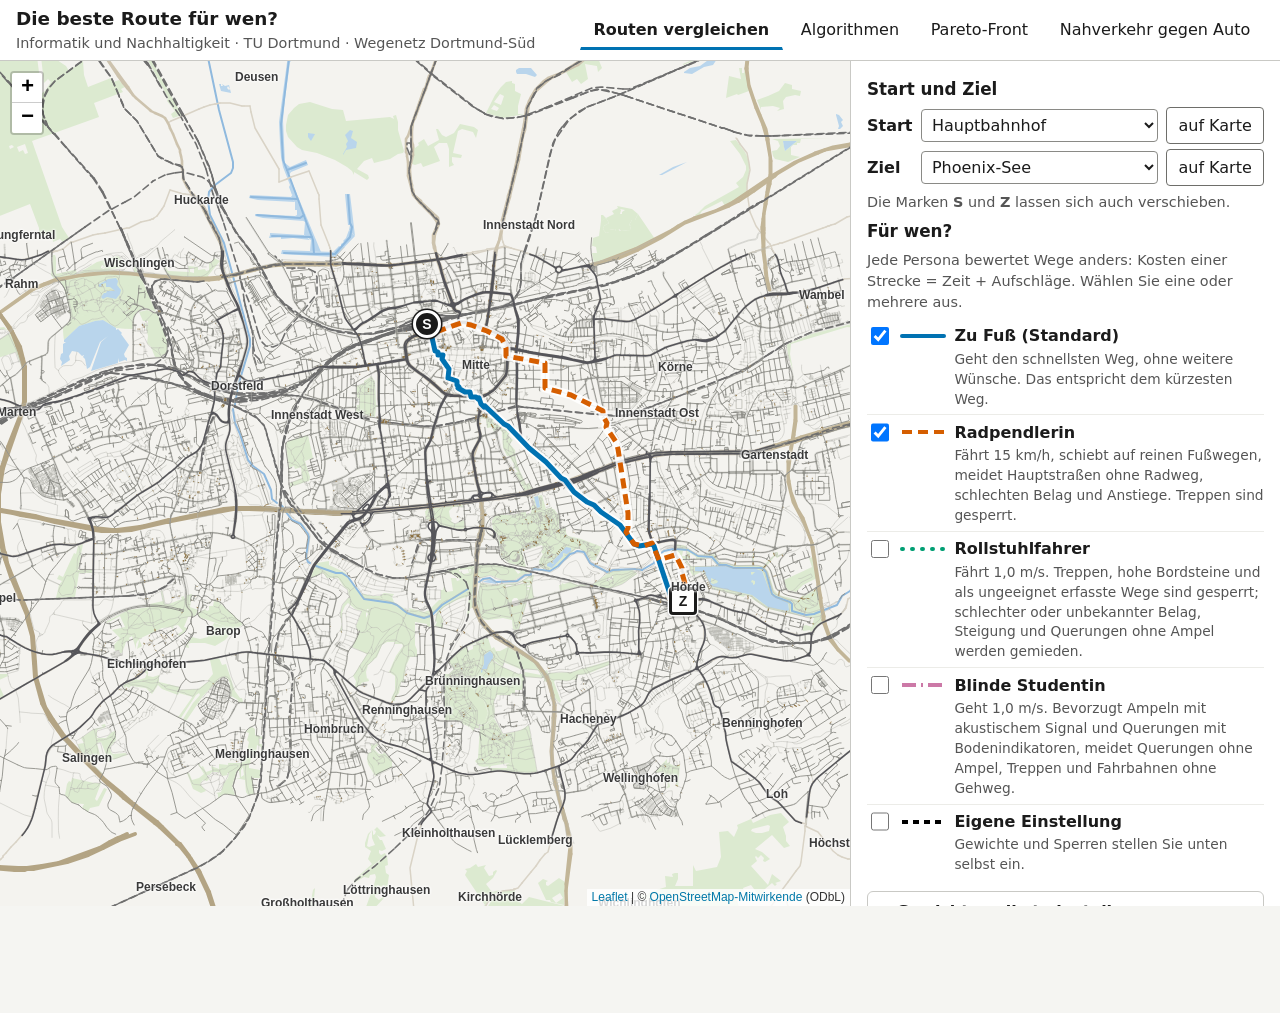
==== commit 1d49de64: "Webdemo lädt nichts mehr von fremden Servern - Eigene Grundkarte statt OSM-Kacheln: werkzeuge/grundk" ====
--- a/webdemo/index.html
+++ b/webdemo/index.html
@@ -4,7 +4,7 @@
   <meta charset="utf-8">
   <meta name="viewport" content="width=device-width, initial-scale=1">
   <title>Die beste Route für wen? – Informatik und Nachhaltigkeit</title>
-  <meta name="description" content="Webdemo zur Routenplanung: Routen für verschiedene Personen vergleichen, Dijkstra und A* beobachten, Pareto-optimale Routen erkunden. Wegenetz Dortmund-Süd aus OpenStreetMap.">
+  <meta name="description" content="Webdemo zur Routenplanung: Routen für verschiedene Personen vergleichen und Pareto-optimale Routen erkunden. Wegenetz Dortmund-Süd aus OpenStreetMap.">
   <link rel="stylesheet" href="vendor/leaflet-1.9.4/leaflet.css">
   <link rel="stylesheet" href="css/stil.css">
 </head>
@@ -111,13 +111,6 @@
       <details id="karteneinstellungen" hidden>
         <summary>Karte und Daten ansehen</summary>
         <div class="zeile">
-          <label for="hintergrund">Hintergrund</label>
-          <select id="hintergrund">
-            <option value="osm">OpenStreetMap-Karte</option>
-            <option value="netz">nur das Wegenetz aus den Daten</option>
-          </select>
-        </div>
-        <div class="zeile">
           <label for="hervorheben">Hervorheben</label>
           <select id="hervorheben"></select>
         </div>
@@ -126,8 +119,9 @@
 
       <footer class="fuss">
         <p><b>Nur ein Prototyp für die Lehre.</b> Die Daten sind unvollständig und können falsch sein. Die Routen sind keine Empfehlung und keine Navigationshilfe, auch nicht für Menschen mit Behinderung.</p>
-        <p>Wege und Karte: © <a href="https://www.openstreetmap.org/copyright">OpenStreetMap-Mitwirkende</a> (ODbL)<span id="stand-wege"></span>. Höhen: DGM1, Geobasis NRW (Datenlizenz Deutschland Zero 2.0). Kartendarstellung mit <a href="https://leafletjs.com">Leaflet</a>.</p>
+        <p>Wege und Grundkarte: © <a href="https://www.openstreetmap.org/copyright">OpenStreetMap-Mitwirkende</a> (ODbL)<span id="stand-wege"></span>. Höhen: DGM1, Geobasis NRW (Datenlizenz Deutschland Zero 2.0). Kartendarstellung mit <a href="https://leafletjs.com">Leaflet</a>.</p>
         <p>Vereinfachungen: Einbahnstraßen werden nicht beachtet, Wartezeiten an Ampeln zählen nicht. Kriterien und Personas stehen im <a href="https://github.com/ls11ae/iun-routenplanung">Repository</a> in <code>wegenetz/routen_hilfen.py</code> und <code>webdemo/personas.json</code>.</p>
+        <p class="rechtliches"><a href="https://ae.cs.tu-dortmund.de/imprint/">Impressum</a> · <a href="https://ae.cs.tu-dortmund.de/privacy/">Datenschutz</a> · Die Seite wird über GitHub Pages ausgeliefert und lädt nichts von anderen Servern.</p>
       </footer>
     </aside>
   </main>
@@ -136,6 +130,7 @@
   <script src="vendor/leaflet-1.9.4/leaflet.js"></script>
   <script src="js/routing.js"></script>
   <script src="js/kern.js"></script>
+  <script src="js/grundkarte.js"></script>
   <script src="js/karte.js"></script>
   <script src="js/app.js"></script>
   <script src="js/pareto.js"></script>
--- a/webdemo/css/stil.css
+++ b/webdemo/css/stil.css
@@ -72,7 +72,15 @@
 }
 .karten { position: relative; min-height: 0; background: #e9e9e4; }
 .karte { position: absolute; inset: 0; }
-.karte-weiss { background: #fff !important; }
+.karte.leaflet-container { background: #f4f3ef; }
+.ortsname { white-space: nowrap; transform: translate(-50%, -50%); font-size: 12px; color: #3a3a3a; font-weight: 600;
+  text-shadow: 0 0 3px #fff, 0 0 3px #fff, 0 0 2px #fff; pointer-events: none; display: none; width: auto !important; height: auto !important; }
+.orte-start .ortsname-town, .orte-start .ortsname-auswahl { display: block; }
+.orte-gross .ortsname-borough, .orte-gross .ortsname-suburb { display: block; }
+.orte-klein .ortsname-quarter { display: block; font-weight: 400; font-size: 11px; }
+.ortsname-town { font-size: 13px; color: #555; }
+.leaflet-container .ortsname-city { display: none; }    /* „Dortmund“ stünde über „Mitte“ */
+.rechtliches { margin-top: 0.6rem; }
 .leinwand { position: absolute; left: 0; top: 0; pointer-events: none; }
 
 .seite {
@@ -173,6 +181,16 @@
 .nur-vorleser { position: absolute; width: 1px; height: 1px; overflow: hidden; clip: rect(0 0 0 0); white-space: nowrap; }
 
 /* Reisezeitkarte */
+.kartenlegende { background: rgba(255, 255, 255, 0.95); border: 1px solid var(--linie); border-radius: 6px; padding: 0.35rem 0.6rem;
+  max-width: 19rem; font-size: 0.82rem; line-height: 1.35; box-shadow: 0 1px 4px rgba(0, 0, 0, 0.15); }
+.kartenlegende details { border: 0; padding: 0; margin: 0; }
+.kartenlegende summary { cursor: pointer; font-weight: 650; }
+.kartenlegende .legende-titel { font-weight: 600; margin: 0.3rem 0 0.1rem; }
+.kartenlegende .klassen { margin: 0.2rem 0; }
+.kartenlegende .klassen li { grid-template-columns: 26px 1fr auto; gap: 0.4rem; }
+.kartenlegende .klassen .feld { width: 26px; height: 14px; box-sizing: border-box; }
+.kartenlegende .annahmen-kurz { margin: 0.3rem 0 0.1rem; padding-left: 1rem; color: var(--text-leise); }
+.kartenlegende .annahmen-kurz li { margin: 0.1rem 0; }
 .klassen { list-style: none; margin: 0.4rem 0; padding: 0; font-size: 0.9rem; }
 .klassen li { display: grid; grid-template-columns: 34px 1fr auto; gap: 0.5rem; align-items: center; padding: 0.15rem 0; }
 .klassen .feld { width: 34px; height: 18px; border: 1px solid #777; }
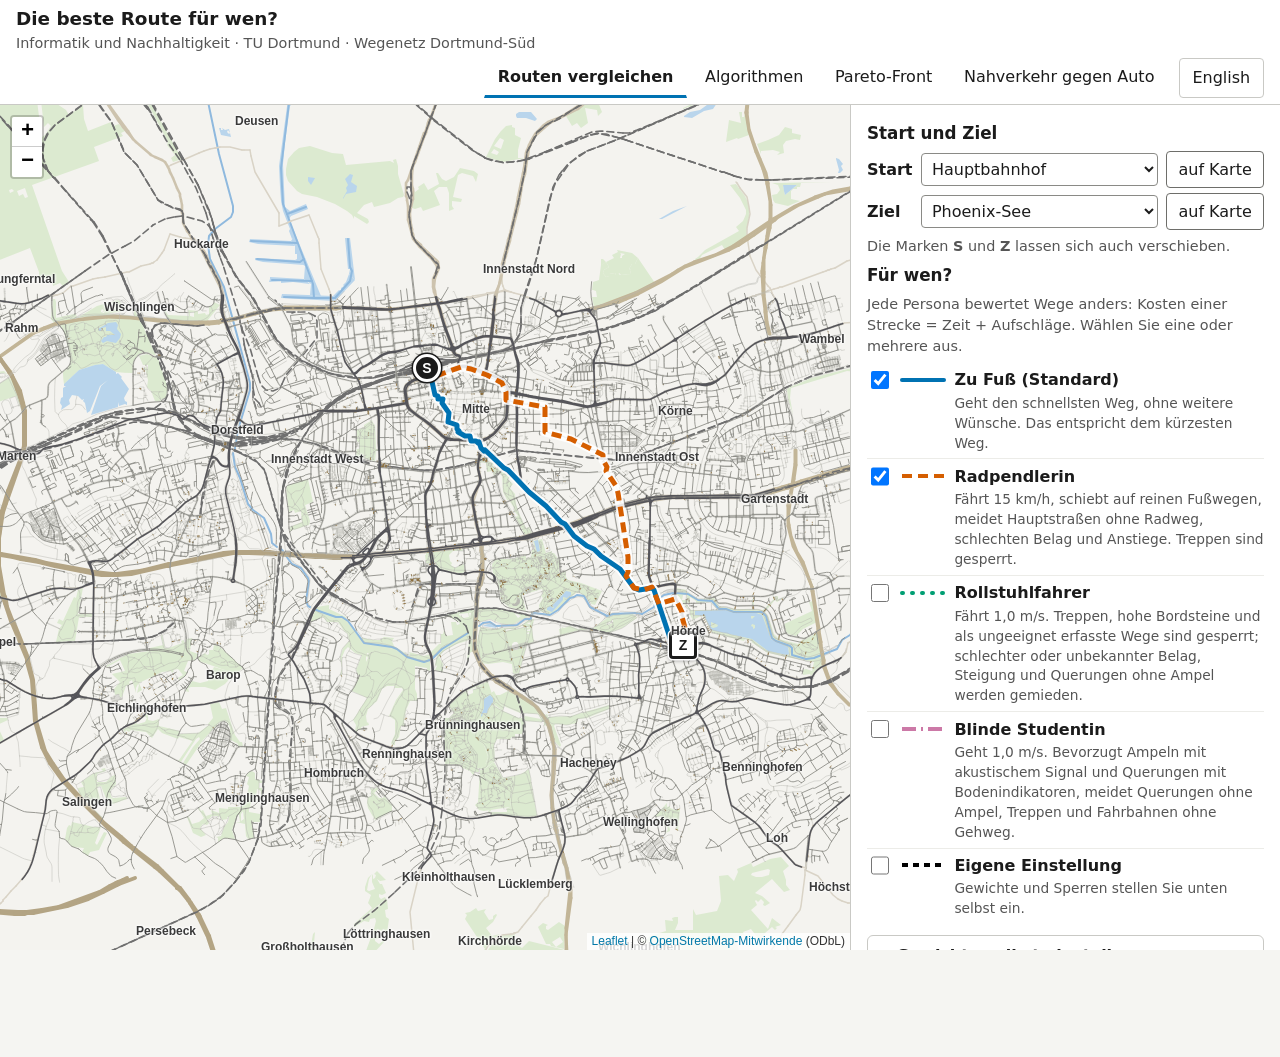
==== commit 677e3482: "Webdemo auf Englisch: Sprachknopf in der Kopfzeile - js/sprache.js: Deutsch als Voreinstellung, Engl" ====
--- a/webdemo/index.html
+++ b/webdemo/index.html
@@ -3,130 +3,133 @@
 <head>
   <meta charset="utf-8">
   <meta name="viewport" content="width=device-width, initial-scale=1">
-  <title>Die beste Route für wen? – Informatik und Nachhaltigkeit</title>
-  <meta name="description" content="Webdemo zur Routenplanung: Routen für verschiedene Personen vergleichen und Pareto-optimale Routen erkunden. Wegenetz Dortmund-Süd aus OpenStreetMap.">
+  <title data-en="The best route for whom? – Computer Science and Sustainability">Die beste Route für wen? – Informatik und Nachhaltigkeit</title>
+  <meta name="description" content="Webdemo zur Routenplanung: Routen für verschiedene Personen vergleichen und Pareto-optimale Routen erkunden. Wegenetz Dortmund-Süd aus OpenStreetMap."
+        data-en-content="Route planning demo: compare routes for different people and explore Pareto-optimal routes. Path network of southern Dortmund from OpenStreetMap.">
   <link rel="stylesheet" href="vendor/leaflet-1.9.4/leaflet.css">
   <link rel="stylesheet" href="css/stil.css">
 </head>
 <body>
   <header class="seitenkopf">
     <div>
-      <h1>Die beste Route für wen?</h1>
-      <div class="untertitel">Informatik und Nachhaltigkeit · TU Dortmund · Wegenetz Dortmund-Süd</div>
+      <h1 data-en="The best route for whom?">Die beste Route für wen?</h1>
+      <div class="untertitel" data-en="Computer Science and Sustainability · TU Dortmund · Path network of southern Dortmund">Informatik und Nachhaltigkeit · TU Dortmund · Wegenetz Dortmund-Süd</div>
     </div>
-    <nav aria-label="Ansichten">
-      <div role="tablist" aria-label="Ansichten der Demo" style="display:contents">
-        <button class="reiter" role="tab" id="reiter-routen" aria-controls="feld-routen" aria-selected="true">Routen vergleichen</button>
-        <a class="reiter" href="algorithmen.html">Algorithmen</a>
-        <button class="reiter" role="tab" id="reiter-pareto" aria-controls="feld-pareto" aria-selected="false">Pareto-Front</button>
+    <nav aria-label="Ansichten" data-en-aria-label="Views">
+      <div role="tablist" aria-label="Ansichten der Demo" data-en-aria-label="Views of the demo" style="display:contents">
+        <button class="reiter" role="tab" id="reiter-routen" aria-controls="feld-routen" aria-selected="true" data-en="Compare routes">Routen vergleichen</button>
+        <a class="reiter" href="algorithmen.html" data-en="Algorithms">Algorithmen</a>
+        <button class="reiter" role="tab" id="reiter-pareto" aria-controls="feld-pareto" aria-selected="false" data-en="Pareto front">Pareto-Front</button>
       </div>
-      <a class="reiter" href="reisezeit.html">Nahverkehr gegen Auto</a>
+      <a class="reiter" href="reisezeit.html" data-en="Public transport vs. car">Nahverkehr gegen Auto</a>
     </nav>
   </header>
 
   <main class="arbeitsflaeche">
-    <section class="karten" id="karten" aria-label="Karte">
-      <div class="karte" id="karte" role="application" aria-label="Karte von Dortmund-Süd. Start und Ziel lassen sich auch rechts über die Auswahllisten setzen."></div>
+    <section class="karten" id="karten" aria-label="Karte" data-en-aria-label="Map">
+      <div class="karte" id="karte" role="application" aria-label="Karte von Dortmund-Süd. Start und Ziel lassen sich auch rechts über die Auswahllisten setzen."
+           data-en-aria-label="Map of southern Dortmund. Start and destination can also be set with the drop-down lists on the right."></div>
     </section>
 
     <aside class="seite" id="seite">
-      <div id="meldung" class="hinweis" role="status" aria-live="polite">Das Wegenetz wird geladen …</div>
+      <div id="meldung" class="hinweis" role="status" aria-live="polite" data-en="Loading the path network …">Das Wegenetz wird geladen …</div>
 
       <section id="startziel" hidden>
-        <h2>Start und Ziel</h2>
+        <h2 data-en="Start and destination">Start und Ziel</h2>
         <div class="startziel">
-          <label for="wahl-start">Start</label>
+          <label for="wahl-start" data-en="Start">Start</label>
           <select id="wahl-start"></select>
-          <button class="knopf" id="setze-start" aria-pressed="false" aria-label="Start auf der Karte wählen">auf Karte</button>
-          <label for="wahl-ziel">Ziel</label>
+          <button class="knopf" id="setze-start" aria-pressed="false" aria-label="Start auf der Karte wählen" data-en-aria-label="Choose the start on the map" data-en="on map">auf Karte</button>
+          <label for="wahl-ziel" data-en="Destination">Ziel</label>
           <select id="wahl-ziel"></select>
-          <button class="knopf" id="setze-ziel" aria-pressed="false" aria-label="Ziel auf der Karte wählen">auf Karte</button>
+          <button class="knopf" id="setze-ziel" aria-pressed="false" aria-label="Ziel auf der Karte wählen" data-en-aria-label="Choose the destination on the map" data-en="on map">auf Karte</button>
         </div>
-        <p class="leise" id="klickhinweis">Die Marken <b>S</b> und <b>Z</b> lassen sich auch verschieben.</p>
+        <p class="leise" id="klickhinweis" data-en="You can also drag the markers <b>S</b> and <b>D</b>.">Die Marken <b>S</b> und <b>Z</b> lassen sich auch verschieben.</p>
       </section>
 
       <!-- ------------------------------------------------ Routen vergleichen -->
       <section id="feld-routen" role="tabpanel" aria-labelledby="reiter-routen" hidden>
-        <h2>Für wen?</h2>
-        <p class="leise">Jede Persona bewertet Wege anders: Kosten einer Strecke = Zeit + Aufschläge. Wählen Sie eine oder mehrere aus.</p>
+        <h2 data-en="For whom?">Für wen?</h2>
+        <p class="leise" data-en="Each persona rates paths differently: cost of a segment = time + penalties. Select one or more.">Jede Persona bewertet Wege anders: Kosten einer Strecke = Zeit + Aufschläge. Wählen Sie eine oder mehrere aus.</p>
         <ul class="personas" id="personas"></ul>
 
         <details id="eigene-einstellung">
-          <summary>Gewichte selbst einstellen</summary>
-          <p class="leise">Die „Eigene Einstellung“ erscheint als weitere Route. Ein Gewicht sagt, wie viele Sekunden Umweg ein Meter (oder ein Stück) wert ist.</p>
+          <summary data-en="Set the weights yourself">Gewichte selbst einstellen</summary>
+          <p class="leise" data-en="“Custom settings” appears as an additional route. A weight states how many seconds of detour one meter (or one item) is worth.">Die „Eigene Einstellung“ erscheint als weitere Route. Ein Gewicht sagt, wie viele Sekunden Umweg ein Meter (oder ein Stück) wert ist.</p>
           <div class="zeile">
-            <label for="vorlage">Vorlage</label>
+            <label for="vorlage" data-en="Template">Vorlage</label>
             <select id="vorlage"></select>
-            <button class="knopf" id="vorlage-nehmen">übernehmen</button>
+            <button class="knopf" id="vorlage-nehmen" data-en="apply">übernehmen</button>
           </div>
           <div class="zeile">
-            <label for="tempo">Tempo</label>
+            <label for="tempo" data-en="Speed">Tempo</label>
             <input type="number" id="tempo" min="1" max="30" step="0.5" style="width:5rem"> km/h
           </div>
           <div id="regler"></div>
         </details>
 
-        <h2>Kennzahlen der Routen</h2>
+        <h2 data-en="Route metrics">Kennzahlen der Routen</h2>
         <div class="tabellenrahmen"><table class="kennzahlen" id="kennzahlen"></table></div>
         <div class="knopfreihe">
-          <label><input type="checkbox" id="alle-kriterien"> alle Kriterien anzeigen</label>
+          <label><input type="checkbox" id="alle-kriterien"> <span data-en="show all criteria">alle Kriterien anzeigen</span></label>
         </div>
         <div id="routenhinweise" class="leise"></div>
       </section>
 
       <!-- ------------------------------------------------ Pareto-Front -->
       <section id="feld-pareto" role="tabpanel" aria-labelledby="reiter-pareto" hidden>
-        <h2>Alle Kompromisse zwischen zwei Kriterien</h2>
-        <p class="leise">Eine Route ist Pareto-optimal, wenn keine andere in beiden Kriterien mindestens so gut und in einem besser ist. Hier werden alle Pareto-optimalen Routen exakt berechnet, mit einem Label-Setting-Algorithmus: Statt einer Distanz verwaltet er an jedem Knoten eine Menge nicht dominierter Marken (Labels).</p>
-        <div class="zeile"><label for="pareto-persona">Tempo und Sperren von</label><select id="pareto-persona"></select></div>
-        <div class="zeile"><label for="pareto-a">Kriterium 1</label><select id="pareto-a"></select></div>
-        <div class="zeile"><label for="pareto-b">Kriterium 2</label><select id="pareto-b"></select></div>
-        <div class="knopfreihe"><button class="knopf haupt" id="pareto-start">Pareto-Front berechnen</button></div>
+        <h2 data-en="All trade-offs between two criteria">Alle Kompromisse zwischen zwei Kriterien</h2>
+        <p class="leise" data-en="A route is Pareto-optimal if no other route is at least as good in both criteria and better in one. Here all Pareto-optimal routes are computed exactly, with a label-setting algorithm: instead of one distance it keeps a set of non-dominated labels at every node.">Eine Route ist Pareto-optimal, wenn keine andere in beiden Kriterien mindestens so gut und in einem besser ist. Hier werden alle Pareto-optimalen Routen exakt berechnet, mit einem Label-Setting-Algorithmus: Statt einer Distanz verwaltet er an jedem Knoten eine Menge nicht dominierter Marken (Labels).</p>
+        <div class="zeile"><label for="pareto-persona" data-en="Speed and blocked paths of">Tempo und Sperren von</label><select id="pareto-persona"></select></div>
+        <div class="zeile"><label for="pareto-a" data-en="Criterion 1">Kriterium 1</label><select id="pareto-a"></select></div>
+        <div class="zeile"><label for="pareto-b" data-en="Criterion 2">Kriterium 2</label><select id="pareto-b"></select></div>
+        <div class="knopfreihe"><button class="knopf haupt" id="pareto-start" data-en="Compute Pareto front">Pareto-Front berechnen</button></div>
         <p id="pareto-status" role="status" aria-live="polite"></p>
         <p id="pareto-aufwand" class="leise"></p>
         <div id="pareto-ergebnis" hidden>
           <svg class="diagramm" id="pareto-diagramm" viewBox="0 0 400 300" role="img" aria-labelledby="pareto-titel pareto-beschreibung">
-            <title id="pareto-titel">Pareto-Front</title>
+            <title id="pareto-titel" data-en="Pareto front">Pareto-Front</title>
             <desc id="pareto-beschreibung"></desc>
           </svg>
-          <ul class="legende" aria-label="Legende des Diagramms">
-            <li><svg width="16" height="16" aria-hidden="true"><circle cx="8" cy="8" r="5" fill="#0072B2"/></svg> findet eine gewichtete Summe</li>
-            <li><svg width="16" height="16" aria-hidden="true"><path d="M8 2 L14 8 L8 14 L2 8 Z" fill="#fff" stroke="#D55E00" stroke-width="2"/></svg> findet keine gewichtete Summe</li>
-            <li><svg width="20" height="16" aria-hidden="true"><circle cx="10" cy="8" r="7" fill="none" stroke="#1b1b1b" stroke-width="1.5"/></svg> spürbar verschieden (nummeriert)</li>
-            <li><svg width="26" height="16" aria-hidden="true"><line x1="1" y1="8" x2="25" y2="8" stroke="#0072B2" stroke-width="1.5" stroke-dasharray="4 3"/></svg> untere konvexe Hülle</li>
+          <ul class="legende" aria-label="Legende des Diagramms" data-en-aria-label="Legend of the chart">
+            <li><svg width="16" height="16" aria-hidden="true"><circle cx="8" cy="8" r="5" fill="#0072B2"/></svg> <span data-en="found by a weighted sum">findet eine gewichtete Summe</span></li>
+            <li><svg width="16" height="16" aria-hidden="true"><path d="M8 2 L14 8 L8 14 L2 8 Z" fill="#fff" stroke="#D55E00" stroke-width="2"/></svg> <span data-en="not found by any weighted sum">findet keine gewichtete Summe</span></li>
+            <li><svg width="20" height="16" aria-hidden="true"><circle cx="10" cy="8" r="7" fill="none" stroke="#1b1b1b" stroke-width="1.5"/></svg> <span data-en="noticeably different (numbered)">spürbar verschieden (nummeriert)</span></li>
+            <li><svg width="26" height="16" aria-hidden="true"><line x1="1" y1="8" x2="25" y2="8" stroke="#0072B2" stroke-width="1.5" stroke-dasharray="4 3"/></svg> <span data-en="lower convex hull">untere konvexe Hülle</span></li>
           </ul>
-          <h3>Fast gleiche Routen ausdünnen</h3>
-          <p class="leise">Viele Pareto-optimale Routen unterscheiden sich kaum (etwa Straße und daneben eigens erfasster Radweg). Behalten wird eine Route nur, wenn sie im zweiten Kriterium spürbar spart und es keine fast gleich gute, aber deutlich bessere gibt.</p>
-          <div class="zeile"><label for="spiel-a" id="spiel-a-name">Spielraum 1</label><input type="range" id="spiel-a" min="0" max="100" value="25"><output id="spiel-a-wert" for="spiel-a"></output></div>
-          <div class="zeile"><label for="spiel-b" id="spiel-b-name">Spielraum 2</label><input type="range" id="spiel-b" min="0" max="100" value="25"><output id="spiel-b-wert" for="spiel-b"></output></div>
+          <h3 data-en="Thinning out near-identical routes">Fast gleiche Routen ausdünnen</h3>
+          <p class="leise" data-en="Many Pareto-optimal routes hardly differ (for example a road and a separately mapped cycle track next to it). A route is kept only if it saves noticeably in the second criterion and there is no almost equally good but clearly better one.">Viele Pareto-optimale Routen unterscheiden sich kaum (etwa Straße und daneben eigens erfasster Radweg). Behalten wird eine Route nur, wenn sie im zweiten Kriterium spürbar spart und es keine fast gleich gute, aber deutlich bessere gibt.</p>
+          <div class="zeile"><label for="spiel-a" id="spiel-a-name" data-en="Tolerance 1">Spielraum 1</label><input type="range" id="spiel-a" min="0" max="100" value="25"><output id="spiel-a-wert" for="spiel-a"></output></div>
+          <div class="zeile"><label for="spiel-b" id="spiel-b-name" data-en="Tolerance 2">Spielraum 2</label><input type="range" id="spiel-b" min="0" max="100" value="25"><output id="spiel-b-wert" for="spiel-b"></output></div>
           <div class="tabellenrahmen"><table class="kennzahlen" id="pareto-tabelle"></table></div>
-          <p class="leise">Zeile oder Punkt anklicken, um die Route auf der Karte hervorzuheben.</p>
+          <p class="leise" data-en="Click a row or a point to highlight the route on the map.">Zeile oder Punkt anklicken, um die Route auf der Karte hervorzuheben.</p>
           <details>
-            <summary>Alle Pareto-optimalen Routen als Tabelle</summary>
+            <summary data-en="All Pareto-optimal routes as a table">Alle Pareto-optimalen Routen als Tabelle</summary>
             <div class="tabellenrahmen" style="max-height: 16rem; overflow-y: auto"><table class="kennzahlen" id="pareto-alle"></table></div>
           </details>
         </div>
       </section>
 
       <details id="karteneinstellungen" hidden>
-        <summary>Karte und Daten ansehen</summary>
+        <summary data-en="Look at the map and data">Karte und Daten ansehen</summary>
         <div class="zeile">
-          <label for="hervorheben">Hervorheben</label>
+          <label for="hervorheben" data-en="Highlight">Hervorheben</label>
           <select id="hervorheben"></select>
         </div>
         <p class="leise" id="hervorheben-text"></p>
       </details>
 
       <footer class="fuss">
-        <p><b>Nur ein Prototyp für die Lehre.</b> Die Daten sind unvollständig und können falsch sein. Die Routen sind keine Empfehlung und keine Navigationshilfe, auch nicht für Menschen mit Behinderung.</p>
-        <p>Wege und Grundkarte: © <a href="https://www.openstreetmap.org/copyright">OpenStreetMap-Mitwirkende</a> (ODbL)<span id="stand-wege"></span>. Höhen: DGM1, Geobasis NRW (Datenlizenz Deutschland Zero 2.0). Kartendarstellung mit <a href="https://leafletjs.com">Leaflet</a>.</p>
-        <p>Vereinfachungen: Einbahnstraßen werden nicht beachtet, Wartezeiten an Ampeln zählen nicht. Kriterien und Personas stehen im <a href="https://github.com/ls11ae/iun-routenplanung">Repository</a> in <code>wegenetz/routen_hilfen.py</code> und <code>webdemo/personas.json</code>.</p>
-        <p class="rechtliches"><a href="https://ae.cs.tu-dortmund.de/imprint/">Impressum</a> · <a href="https://ae.cs.tu-dortmund.de/privacy/">Datenschutz</a> · Die Seite wird über GitHub Pages ausgeliefert und lädt nichts von anderen Servern.</p>
+        <p data-en="<b>Only a prototype for teaching.</b> The data are incomplete and may be wrong. The routes are no recommendation and no navigation aid, not for people with disabilities either."><b>Nur ein Prototyp für die Lehre.</b> Die Daten sind unvollständig und können falsch sein. Die Routen sind keine Empfehlung und keine Navigationshilfe, auch nicht für Menschen mit Behinderung.</p>
+        <p data-en='Paths and base map: © <a href="https://www.openstreetmap.org/copyright">OpenStreetMap contributors</a> (ODbL)<span id="stand-wege"></span>. Elevation: DGM1, Geobasis NRW (Datenlizenz Deutschland Zero 2.0). Map display with <a href="https://leafletjs.com">Leaflet</a>.'>Wege und Grundkarte: © <a href="https://www.openstreetmap.org/copyright">OpenStreetMap-Mitwirkende</a> (ODbL)<span id="stand-wege"></span>. Höhen: DGM1, Geobasis NRW (Datenlizenz Deutschland Zero 2.0). Kartendarstellung mit <a href="https://leafletjs.com">Leaflet</a>.</p>
+        <p data-en='Simplifications: one-way streets are ignored, waiting times at traffic lights do not count. Criteria and personas are in the <a href="https://github.com/ls11ae/iun-routenplanung">repository</a> in <code>wegenetz/routen_hilfen.py</code> and <code>webdemo/personas.json</code>.'>Vereinfachungen: Einbahnstraßen werden nicht beachtet, Wartezeiten an Ampeln zählen nicht. Kriterien und Personas stehen im <a href="https://github.com/ls11ae/iun-routenplanung">Repository</a> in <code>wegenetz/routen_hilfen.py</code> und <code>webdemo/personas.json</code>.</p>
+        <p class="rechtliches" data-en='<a href="https://ae.cs.tu-dortmund.de/imprint/">Legal notice</a> · <a href="https://ae.cs.tu-dortmund.de/privacy/">Privacy</a> · The page is served by GitHub Pages and loads nothing from other servers.'><a href="https://ae.cs.tu-dortmund.de/imprint/">Impressum</a> · <a href="https://ae.cs.tu-dortmund.de/privacy/">Datenschutz</a> · Die Seite wird über GitHub Pages ausgeliefert und lädt nichts von anderen Servern.</p>
       </footer>
     </aside>
   </main>
   <div class="tipp" id="tipp" hidden></div>
 
+  <script src="js/sprache.js"></script>
   <script src="vendor/leaflet-1.9.4/leaflet.js"></script>
   <script src="js/routing.js"></script>
   <script src="js/kern.js"></script>
--- a/webdemo/css/stil.css
+++ b/webdemo/css/stil.css
@@ -63,6 +63,8 @@
 }
 .reiter:hover { background: var(--grund); }
 .reiter[aria-selected="true"], .reiter[aria-current="page"] { border-bottom-color: var(--akzent); font-weight: 650; }
+/* Sprachwahl: als Knopf mit Rahmen erkennbar, nicht als weiterer Reiter */
+.reiter.sprachwahl { border: 1px solid var(--linie); border-radius: 4px; margin-left: 0.4rem; }
 
 .arbeitsflaeche {
   display: grid;
@@ -203,4 +205,8 @@
   .arbeitsflaeche { display: block; height: auto; }
   .karten { height: 56dvh; min-height: 300px; }
   .seite { border-left: 0; border-top: 1px solid var(--linie); overflow: visible; }
-}
+  /* Sprachwahl oben rechts neben dem Titel statt in einer eigenen Zeile */
+  .seitenkopf { position: relative; }
+  .seitenkopf > div:first-child { padding-right: 5.6rem; }
+  .reiter.sprachwahl { position: absolute; top: 0.5rem; right: 0.75rem; margin: 0; padding: 0.25rem 0.6rem; }
+}
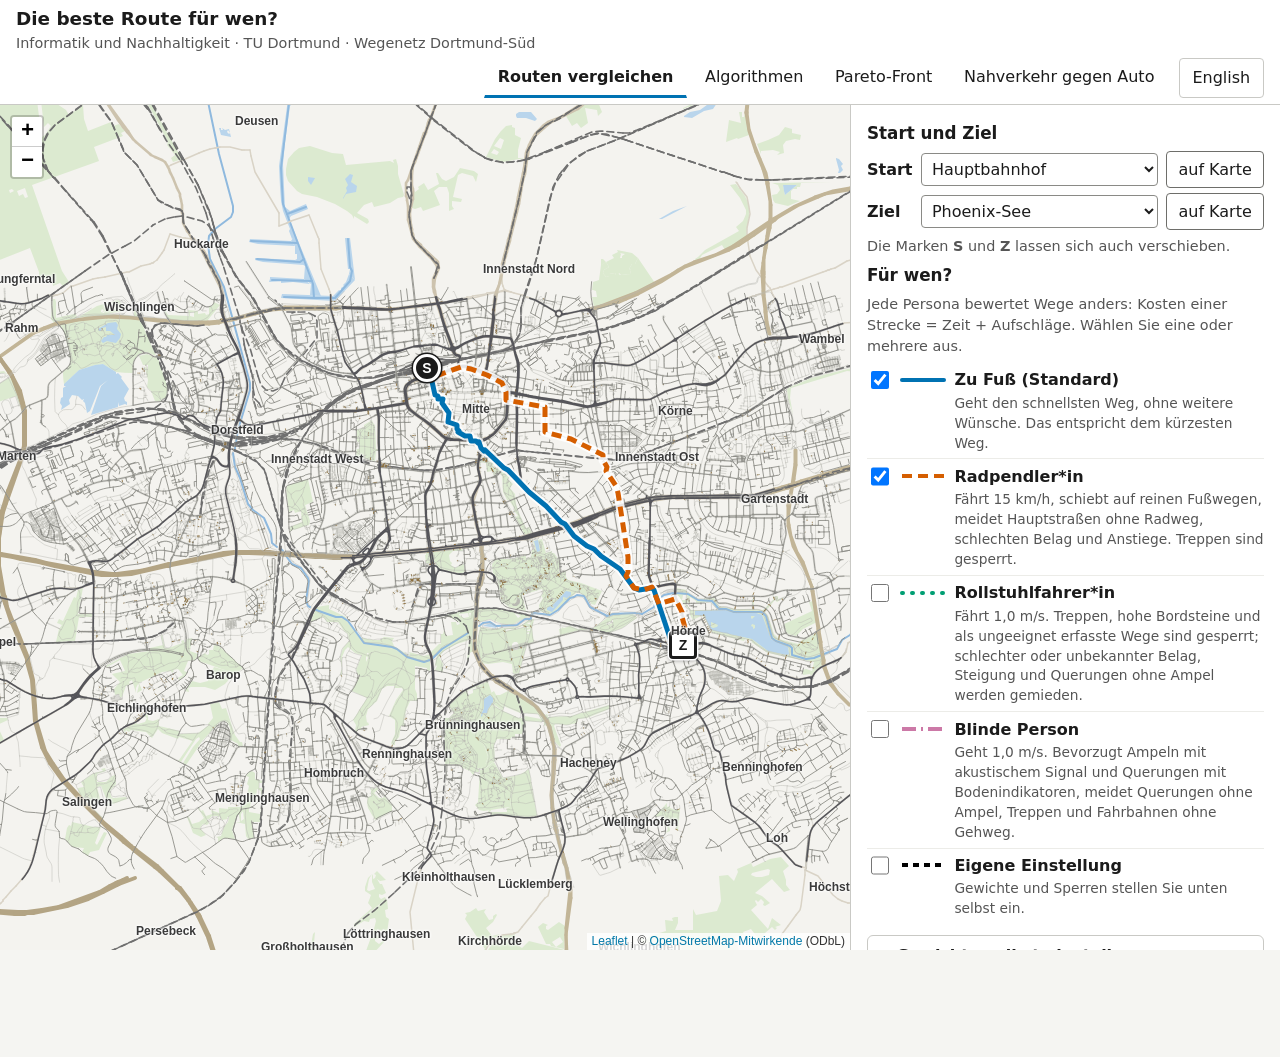
==== commit 41c568ee: "Webdemo: Vorlage gilt sofort, Tempo wirkt beim Tippen und bleibt genau" ====
--- a/webdemo/index.html
+++ b/webdemo/index.html
@@ -59,11 +59,11 @@
           <div class="zeile">
             <label for="vorlage" data-en="Template">Vorlage</label>
             <select id="vorlage"></select>
-            <button class="knopf" id="vorlage-nehmen" data-en="apply">übernehmen</button>
+            <button class="knopf" id="vorlage-nehmen" title="Tempo, Gewichte und Sperren wieder wie in der Vorlage" data-en-title="Speed, weights and blocked paths as in the template again" data-en="reset">zurücksetzen</button>
           </div>
           <div class="zeile">
             <label for="tempo" data-en="Speed">Tempo</label>
-            <input type="number" id="tempo" min="1" max="30" step="0.5" style="width:5rem"> km/h
+            <input type="number" id="tempo" min="1" max="30" step="any" style="width:5rem"> km/h
           </div>
           <div id="regler"></div>
         </details>
